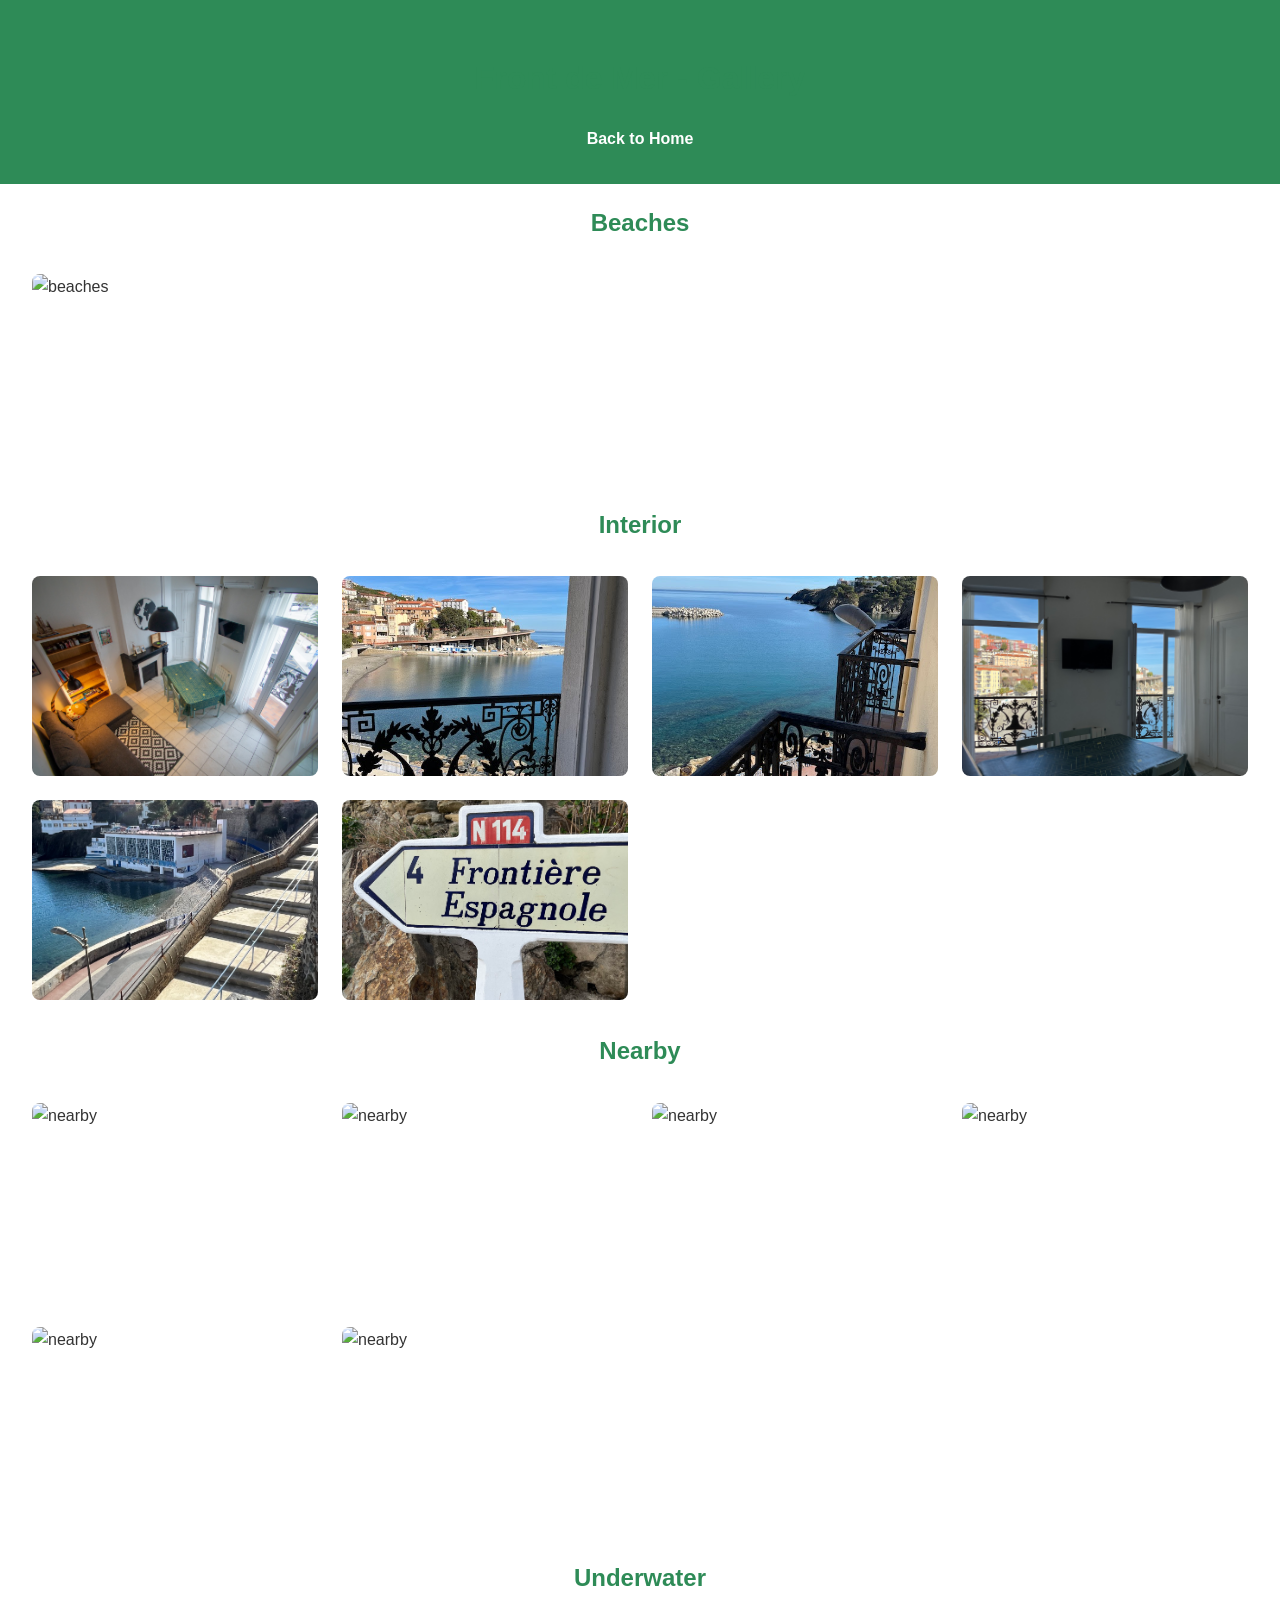
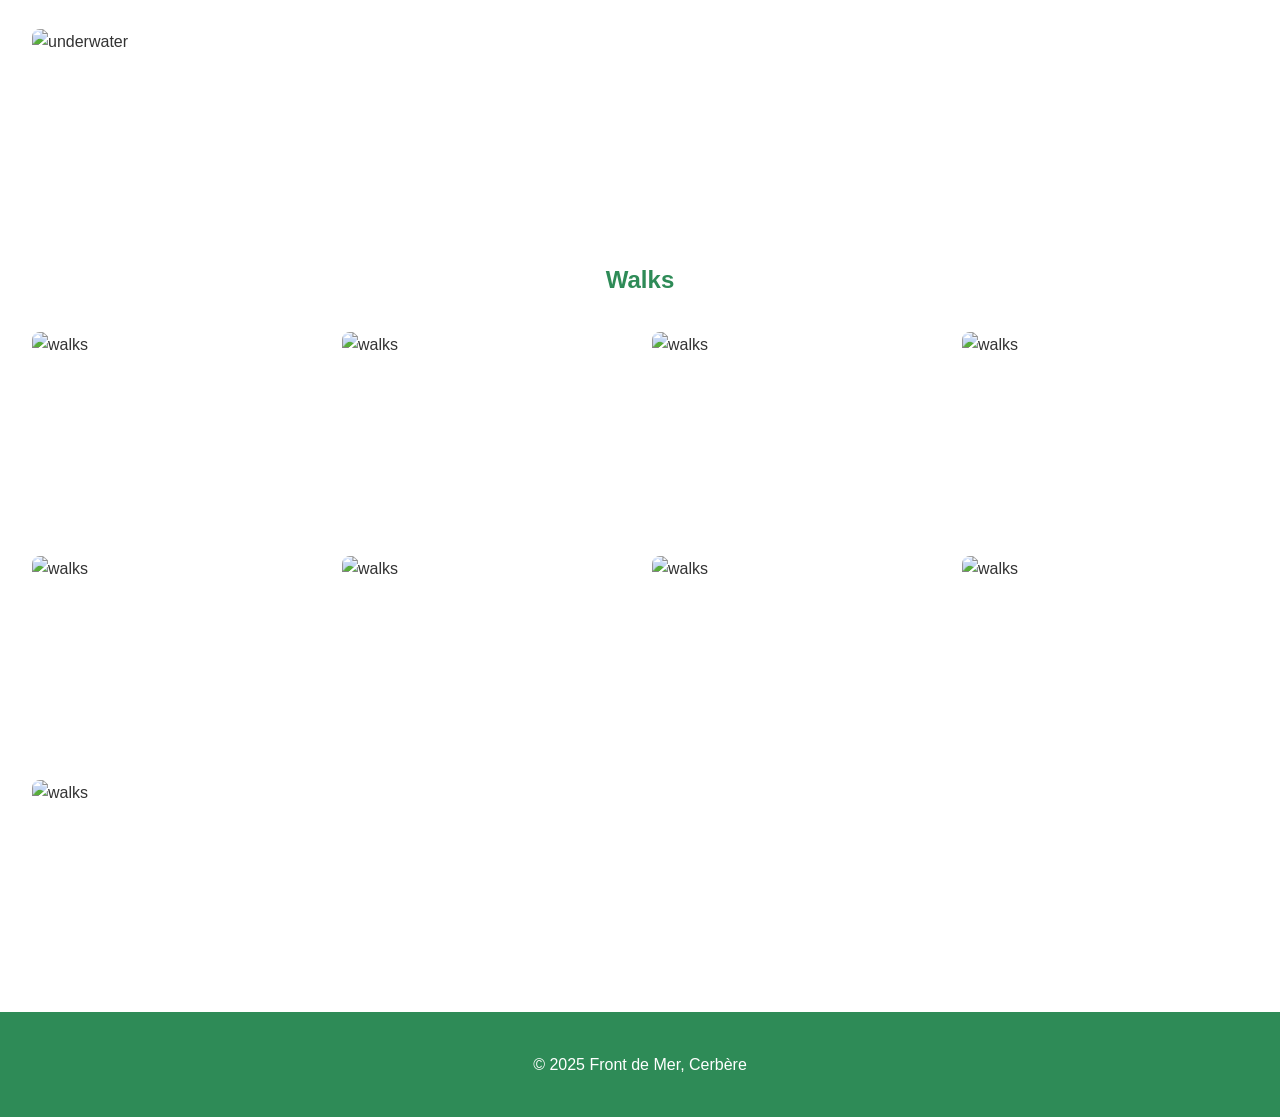
==== gallery/index.html @ e635b996 "new UX" ====
<!DOCTYPE html>
<html lang="en">
<head>
<meta charset="UTF-8">
<meta name="viewport" content="width=device-width, initial-scale=1.0">
<title>Front de Mer Gallery</title>
<style>
body { font-family:'Helvetica Neue',Arial,sans-serif; margin:0; padding:0; color:#333; line-height:1.6; }
h1,h2 { color:#2E8B57; text-align:center; }
a { text-decoration:none; color:inherit; }
.gallery { display: grid; grid-template-columns: repeat(auto-fit, minmax(250px, 1fr)); gap:1.5rem; margin:2rem; }
.gallery img { width:100%; height:200px; object-fit:cover; border-radius:8px; transition: transform 0.3s; cursor:pointer; }
.gallery img:hover { transform: scale(1.05); }

/* Header */
header { background:#2E8B57; color:white; text-align:center; padding:2rem 1rem; }
header a { color:white; font-weight:bold; margin:0 1rem; transition:0.3s; }
header a:hover { color:#FFD700; }

/* Footer */
footer { background:#2E8B57; color:white; text-align:center; padding:1.5rem; }

/* Lightbox */
#lightbox { display:none; position:fixed; top:0; left:0; width:100%; height:100%; background:rgba(0,0,0,0.9); justify-content:center; align-items:center; z-index:1000; }
#lightbox img { max-width:90%; max-height:90%; border-radius:8px; }
#lightbox .close, #lightbox .prev, #lightbox .next {
  position:absolute; color:white; font-size:2rem; font-weight:bold; cursor:pointer; user-select:none;
}
#lightbox .close { top:20px; right:30px; }
#lightbox .prev { top:50%; left:30px; transform:translateY(-50%); }
#lightbox .next { top:50%; right:30px; transform:translateY(-50%); }
</style>
</head>
<body>

<header>
<h1>Front de Mer - Gallery</h1>
<nav>
<a href="../index.html">Back to Home</a>
</nav>
</header>

<main id="gallery-container"></main>

<!-- Lightbox modal -->
<div id="lightbox">
  <span class="close">&times;</span>
  <span class="prev">&#10094;</span>
  <img src="">
  <span class="next">&#10095;</span>
</div>

<footer>
<p>&copy; 2025 Front de Mer, Cerbère</p>
</footer>

<script>
let galleryImages = [];
let currentIndex = 0;

function openLightbox(index) {
  currentIndex = index;
  const lightbox = document.getElementById('lightbox');
  lightbox.querySelector('img').src = galleryImages[currentIndex];
  lightbox.style.display = 'flex';
}

function closeLightbox() {
  document.getElementById('lightbox').style.display = 'none';
}

function showNext() {
  currentIndex = (currentIndex + 1) % galleryImages.length;
  document.getElementById('lightbox').querySelector('img').src = galleryImages[currentIndex];
}

function showPrev() {
  currentIndex = (currentIndex - 1 + galleryImages.length) % galleryImages.length;
  document.getElementById('lightbox').querySelector('img').src = galleryImages[currentIndex];
}

// Lightbox events
document.querySelector('#lightbox .close').onclick = closeLightbox;
document.querySelector('#lightbox .next').onclick = showNext;
document.querySelector('#lightbox .prev').onclick = showPrev;
document.getElementById('lightbox').onclick = function(e) {
  if (e.target === this) closeLightbox();
};

// Load gallery from JSON
fetch('images.json')
  .then(res => res.json())
  .then(data => {
    const container = document.getElementById('gallery-container');
    for (const category in data) {
      const h2 = document.createElement('h2');
      h2.textContent = category.charAt(0).toUpperCase() + category.slice(1);
      container.appendChild(h2);

      const div = document.createElement('div');
      div.className = 'gallery';

      data[category].forEach(imgPath => {
        const img = document.createElement('img');
        const fullPath = `images/${imgPath}`;
        galleryImages.push(fullPath);
        const imgIndex = galleryImages.length - 1;

        img.src = fullPath;
        img.alt = category;
        img.onclick = () => openLightbox(imgIndex);
        div.appendChild(img);
      });

      container.appendChild(div);
    }
  })
  .catch(err => console.error("Failed to load gallery:", err));
</script>

</body>
</html>
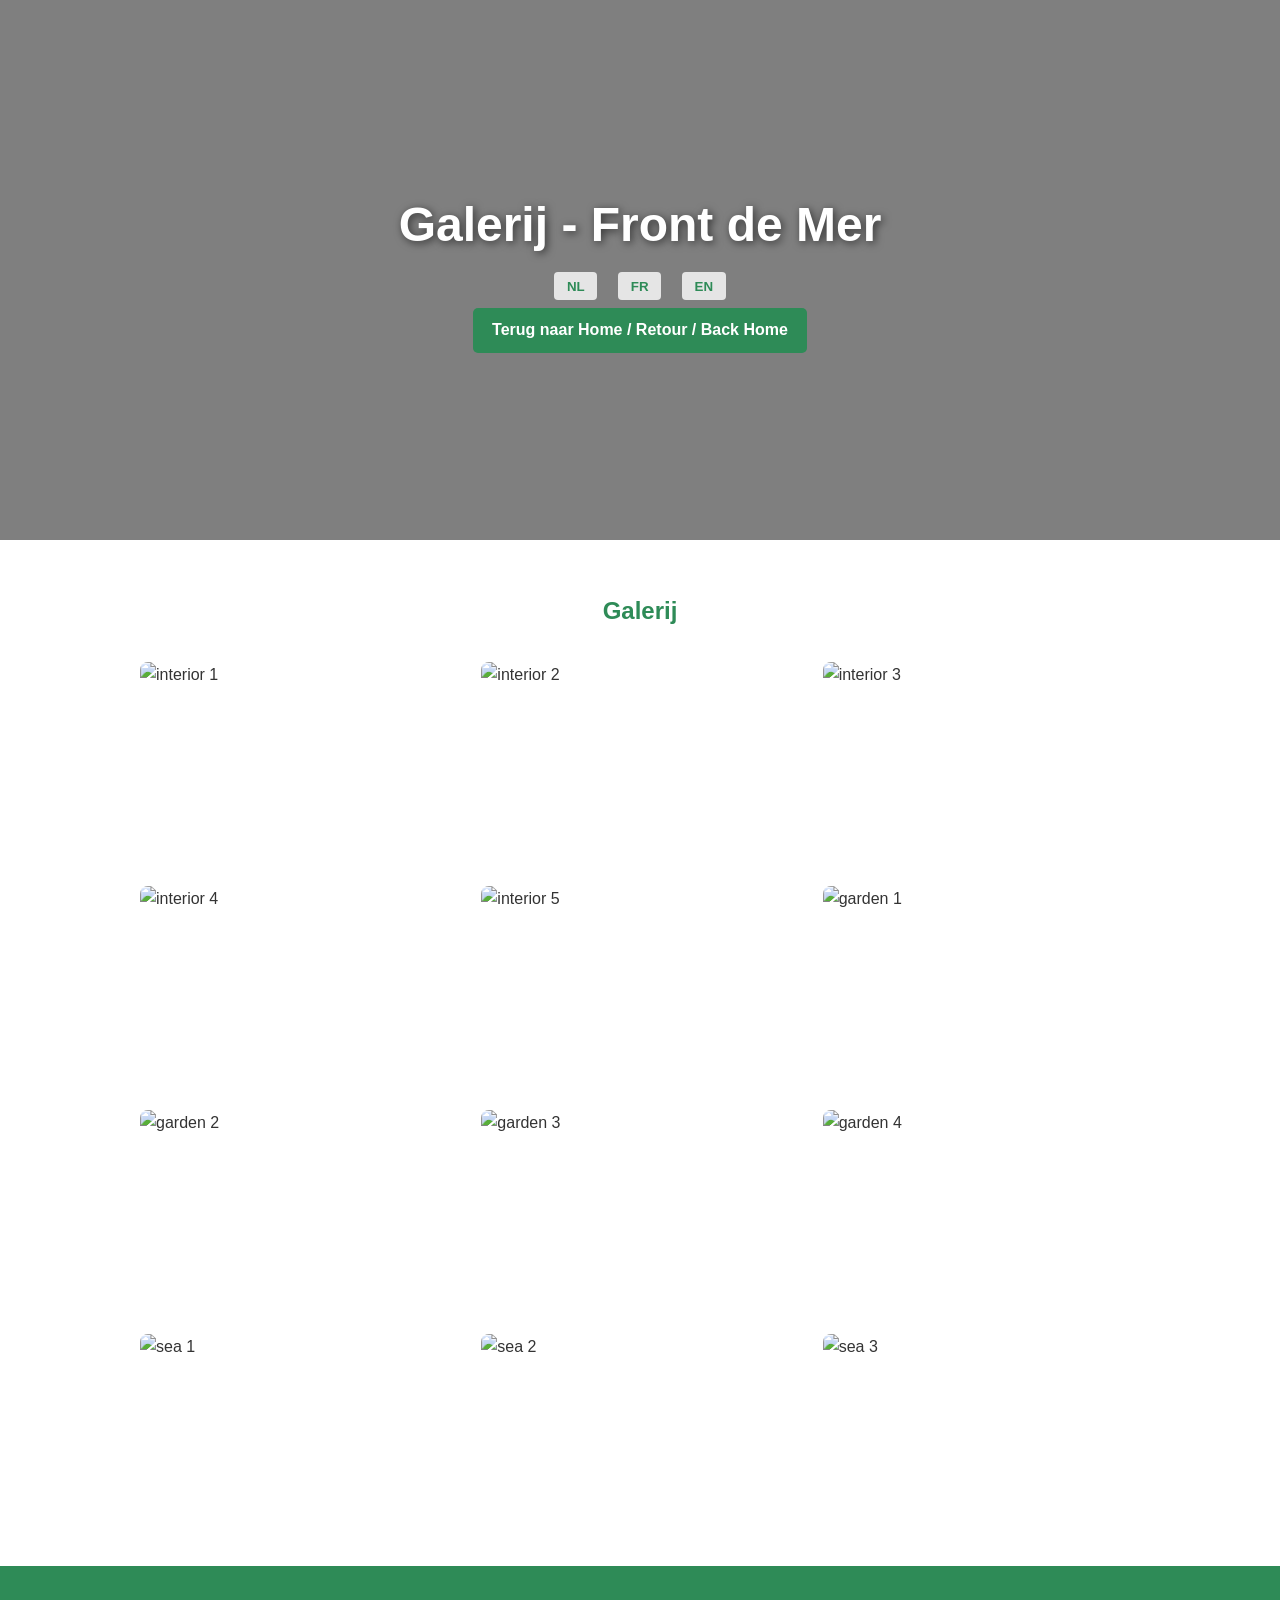
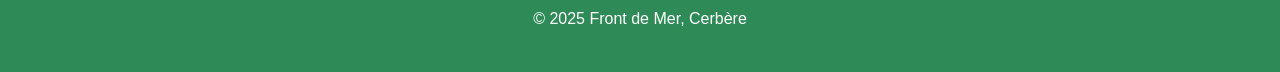
==== commit 07d2bcd0: "new UX" ====
--- a/gallery/index.html
+++ b/gallery/index.html
@@ -1,122 +1,106 @@
 <!DOCTYPE html>
-<html lang="en">
+<html lang="nl">
 <head>
 <meta charset="UTF-8">
 <meta name="viewport" content="width=device-width, initial-scale=1.0">
-<title>Front de Mer Gallery</title>
+<title>Galerij - Front de Mer</title>
 <style>
 body { font-family:'Helvetica Neue',Arial,sans-serif; margin:0; padding:0; color:#333; line-height:1.6; }
-h1,h2 { color:#2E8B57; text-align:center; }
-a { text-decoration:none; color:inherit; }
-.gallery { display: grid; grid-template-columns: repeat(auto-fit, minmax(250px, 1fr)); gap:1.5rem; margin:2rem; }
-.gallery img { width:100%; height:200px; object-fit:cover; border-radius:8px; transition: transform 0.3s; cursor:pointer; }
-.gallery img:hover { transform: scale(1.05); }
+a { text-decoration:none; color: inherit; }
+header { position:relative; height:60vh; background:url('hero.jpg') center/cover no-repeat; display:flex; flex-direction:column; justify-content:center; align-items:center; color:white; text-align:center; }
+header h1 { font-size:3rem; text-shadow:2px 2px 8px rgba(0,0,0,0.6); margin:0.5rem; }
+.lang-btn { margin:0 0.5rem; padding:0.4rem 0.8rem; background:rgba(255,255,255,0.8); color:#2E8B57; border:none; border-radius:4px; cursor:pointer; font-weight:bold; transition:0.3s; }
+.lang-btn:hover { background:white; }
 
-/* Header */
-header { background:#2E8B57; color:white; text-align:center; padding:2rem 1rem; }
-header a { color:white; font-weight:bold; margin:0 1rem; transition:0.3s; }
-header a:hover { color:#FFD700; }
+header::before {
+  content: "";
+  position: absolute;
+  top:0; left:0;
+  width:100%; height:100%;
+  background-color: rgba(0,0,0,0.5);
+  z-index:1;
+}
 
-/* Footer */
-footer { background:#2E8B57; color:white; text-align:center; padding:1.5rem; }
+header h1, header nav, header .lang-btn { position:relative; z-index:2; }
 
-/* Lightbox */
-#lightbox { display:none; position:fixed; top:0; left:0; width:100%; height:100%; background:rgba(0,0,0,0.9); justify-content:center; align-items:center; z-index:1000; }
-#lightbox img { max-width:90%; max-height:90%; border-radius:8px; }
-#lightbox .close, #lightbox .prev, #lightbox .next {
-  position:absolute; color:white; font-size:2rem; font-weight:bold; cursor:pointer; user-select:none;
-}
-#lightbox .close { top:20px; right:30px; }
-#lightbox .prev { top:50%; left:30px; transform:translateY(-50%); }
-#lightbox .next { top:50%; right:30px; transform:translateY(-50%); }
+section { padding:2rem 1rem; max-width:1000px; margin:auto; }
+section h2 { text-align:center; margin-bottom:2rem; color:#2E8B57; }
+
+.gallery { display:grid; grid-template-columns:repeat(auto-fit, minmax(250px, 1fr)); gap:1.5rem; }
+.gallery img { width:100%; height:200px; object-fit:cover; border-radius:8px; transition:transform 0.3s; }
+.gallery img:hover { transform:scale(1.05); }
+
+footer { background-color: #2E8B57; color:white; text-align:center; padding:1.5rem; }
+
+.hidden { display:none; }
+
+.page-btn { display:inline-block; padding:0.6rem 1.2rem; background:#2E8B57; color:white; border-radius:5px; font-weight:bold; text-align:center; margin:0.5rem; transition:0.3s; }
+.page-btn:hover { background:#3CB371; }
 </style>
 </head>
 <body>
 
 <header>
-<h1>Front de Mer - Gallery</h1>
+<h1>Galerij - Front de Mer</h1>
+<div>
+<button class="lang-btn" onclick="showLang('nl')">NL</button>
+<button class="lang-btn" onclick="showLang('fr')">FR</button>
+<button class="lang-btn" onclick="showLang('en')">EN</button>
+</div>
 <nav>
-<a href="../index.html">Back to Home</a>
+<a href="index.html" class="page-btn">Terug naar Home / Retour / Back Home</a>
 </nav>
 </header>
 
-<main id="gallery-container"></main>
+<!-- ====================== Nederlands ====================== -->
+<section id="gallery-nl" class="lang-section">
+<h2>Galerij</h2>
+<div id="gallery-container-nl" class="gallery"></div>
+</section>
 
-<!-- Lightbox modal -->
-<div id="lightbox">
-  <span class="close">&times;</span>
-  <span class="prev">&#10094;</span>
-  <img src="">
-  <span class="next">&#10095;</span>
-</div>
+<!-- ====================== Frans ====================== -->
+<section id="gallery-fr" class="lang-section hidden">
+<h2>Galerie</h2>
+<div id="gallery-container-fr" class="gallery"></div>
+</section>
+
+<!-- ====================== Engels ====================== -->
+<section id="gallery-en" class="lang-section hidden">
+<h2>Gallery</h2>
+<div id="gallery-container-en" class="gallery"></div>
+</section>
 
 <footer>
 <p>&copy; 2025 Front de Mer, Cerbère</p>
 </footer>
 
 <script>
-let galleryImages = [];
-let currentIndex = 0;
-
-function openLightbox(index) {
-  currentIndex = index;
-  const lightbox = document.getElementById('lightbox');
-  lightbox.querySelector('img').src = galleryImages[currentIndex];
-  lightbox.style.display = 'flex';
+// ================= Meertaligheid =================
+function showLang(lang) {
+  const sections = document.querySelectorAll('.lang-section');
+  sections.forEach(sec => sec.classList.add('hidden'));
+  document.getElementById(`gallery-${lang}`).classList.remove('hidden');
 }
 
-function closeLightbox() {
-  document.getElementById('lightbox').style.display = 'none';
-}
+// ================= Automatic gallery loader =================
+// Define your categories and folder structure
+const categories = ['interior', 'garden', 'sea'];
+const imageCount = { 'interior':5, 'garden':4, 'sea':3 }; // Number of images per category
 
-function showNext() {
-  currentIndex = (currentIndex + 1) % galleryImages.length;
-  document.getElementById('lightbox').querySelector('img').src = galleryImages[currentIndex];
-}
+["nl","fr","en"].forEach(lang => {
+  const container = document.getElementById(`gallery-container-${lang}`);
+  categories.forEach(cat => {
+    for(let i=1;i<=imageCount[cat];i++){
+      const img = document.createElement('img');
+      img.src = `images/${cat}/img${i}.jpg`;
+      img.alt = `${cat} ${i}`;
+      container.appendChild(img);
+    }
+  });
+});
 
-function showPrev() {
-  currentIndex = (currentIndex - 1 + galleryImages.length) % galleryImages.length;
-  document.getElementById('lightbox').querySelector('img').src = galleryImages[currentIndex];
-}
-
-// Lightbox events
-document.querySelector('#lightbox .close').onclick = closeLightbox;
-document.querySelector('#lightbox .next').onclick = showNext;
-document.querySelector('#lightbox .prev').onclick = showPrev;
-document.getElementById('lightbox').onclick = function(e) {
-  if (e.target === this) closeLightbox();
-};
-
-// Load gallery from JSON
-fetch('images.json')
-  .then(res => res.json())
-  .then(data => {
-    const container = document.getElementById('gallery-container');
-    for (const category in data) {
-      const h2 = document.createElement('h2');
-      h2.textContent = category.charAt(0).toUpperCase() + category.slice(1);
-      container.appendChild(h2);
-
-      const div = document.createElement('div');
-      div.className = 'gallery';
-
-      data[category].forEach(imgPath => {
-        const img = document.createElement('img');
-        const fullPath = `images/${imgPath}`;
-        galleryImages.push(fullPath);
-        const imgIndex = galleryImages.length - 1;
-
-        img.src = fullPath;
-        img.alt = category;
-        img.onclick = () => openLightbox(imgIndex);
-        div.appendChild(img);
-      });
-
-      container.appendChild(div);
-    }
-  })
-  .catch(err => console.error("Failed to load gallery:", err));
+// Default language
+showLang('nl');
 </script>
-
 </body>
 </html>
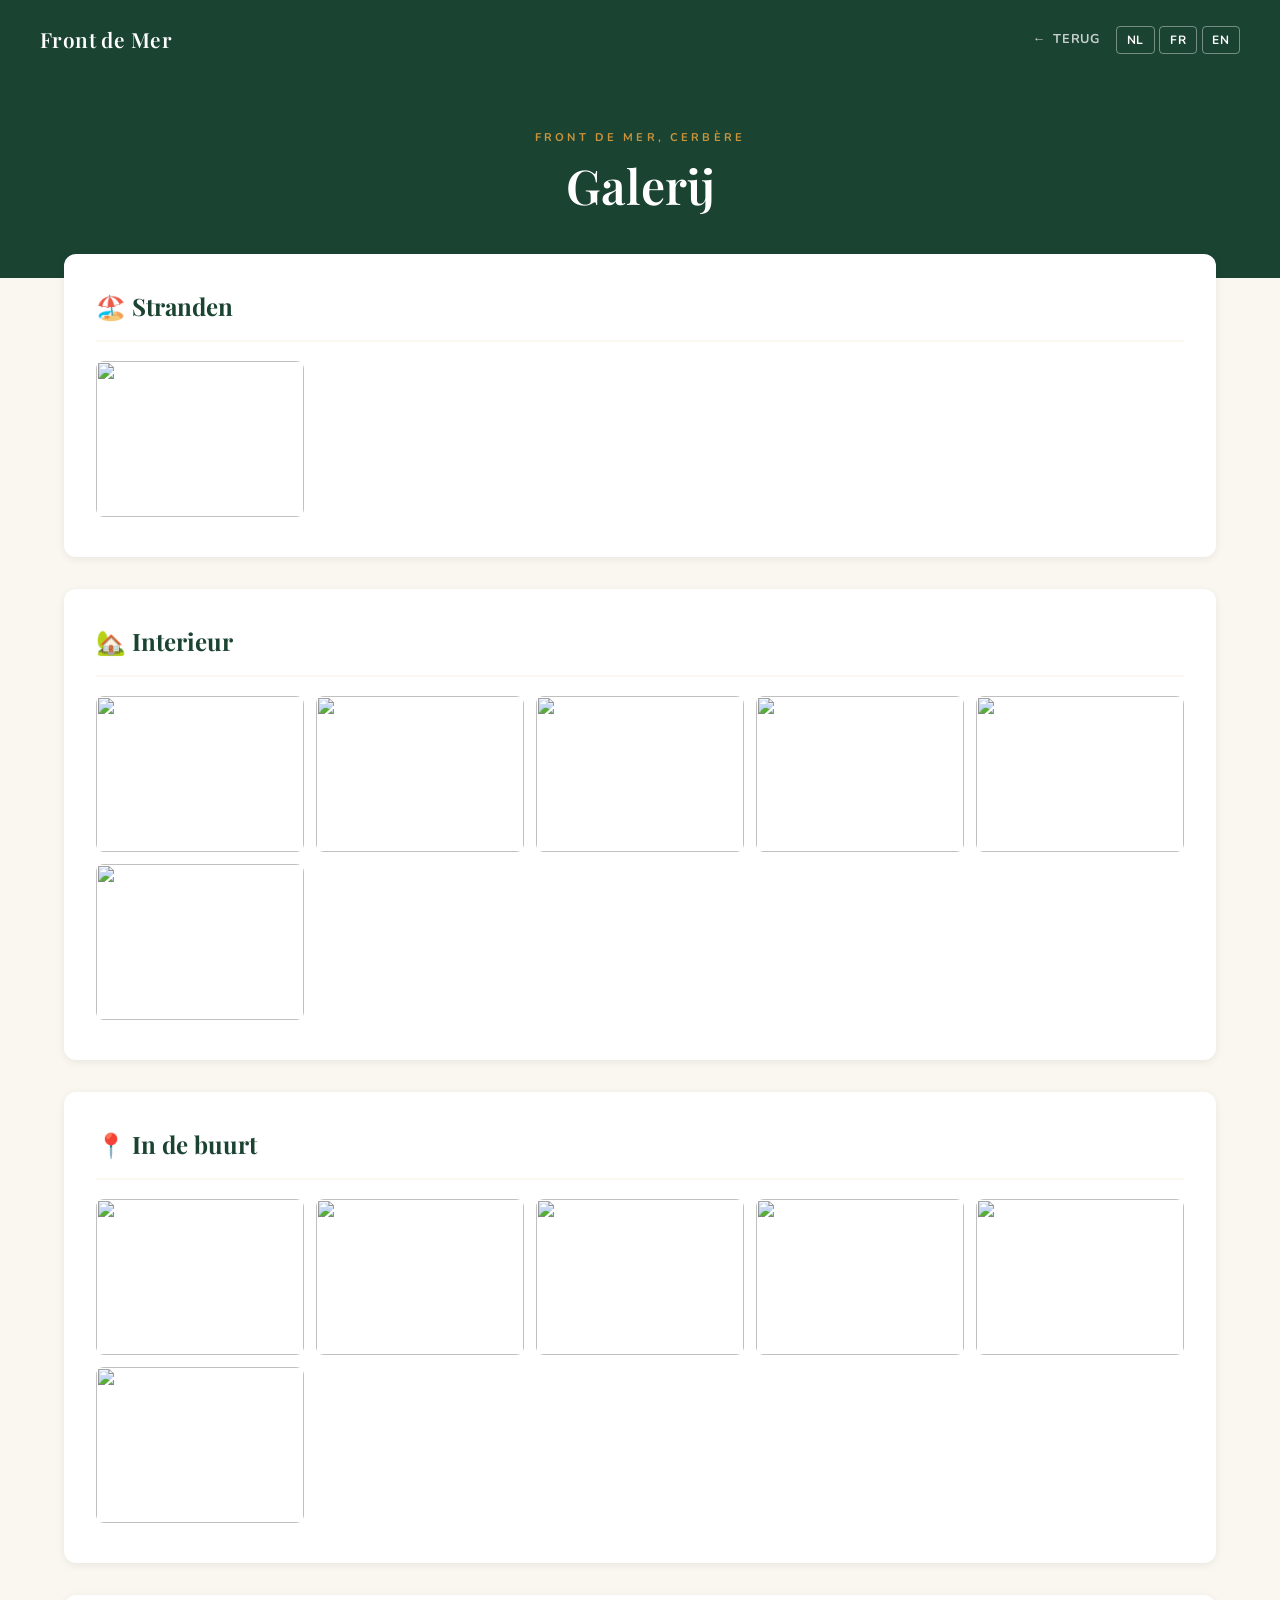
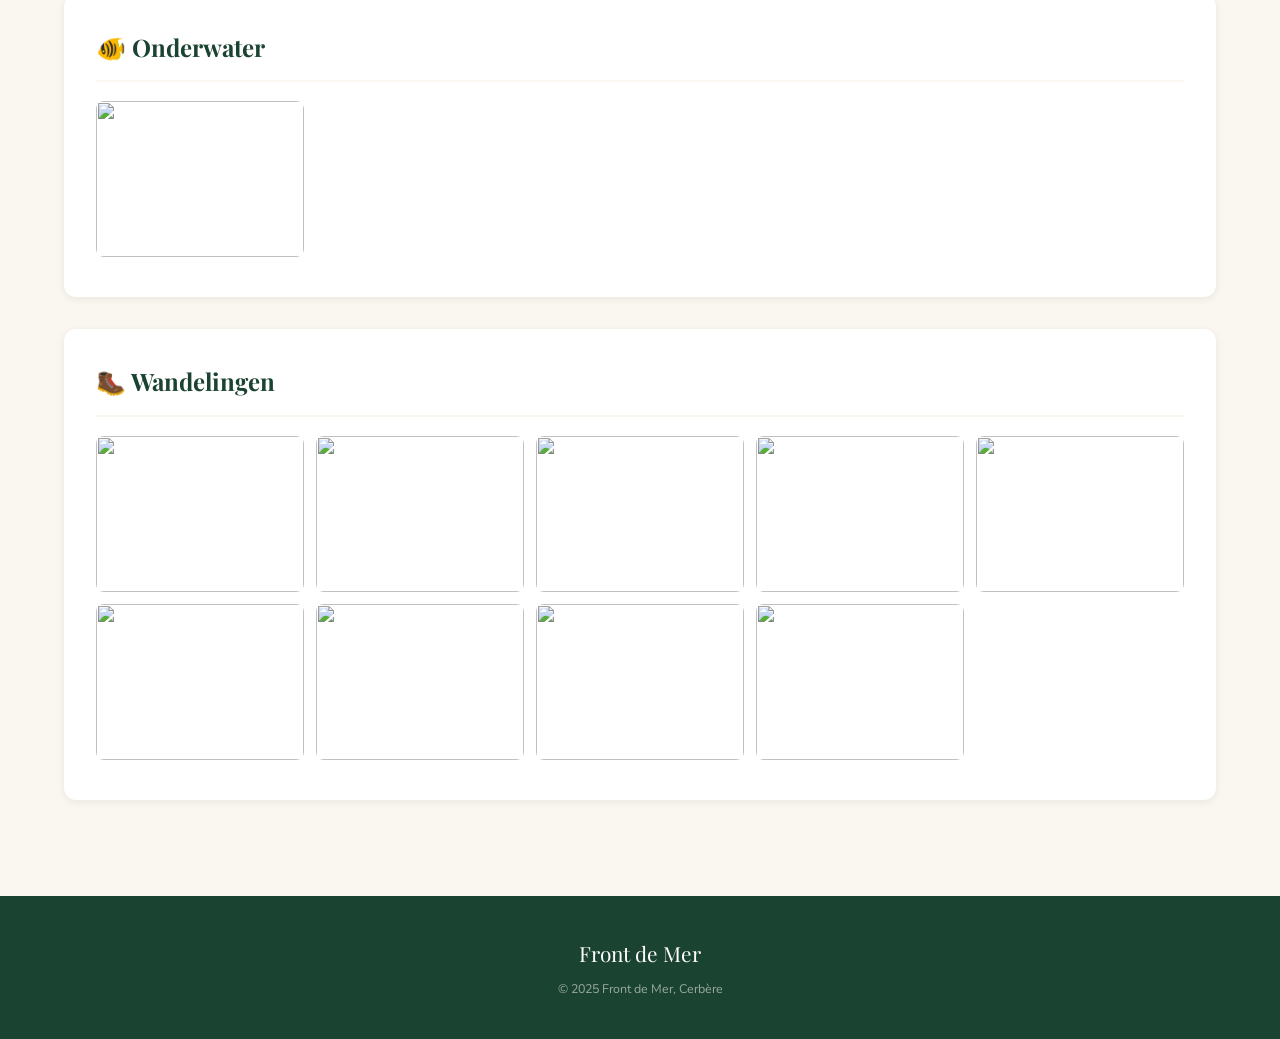
==== commit e5ebc976: "Fix gallery/index.html: redirect to gallery.html (old file had broken image paths)" ====
--- a/gallery/index.html
+++ b/gallery/index.html
@@ -1,106 +1,11 @@
 <!DOCTYPE html>
-<html lang="nl">
+<html>
 <head>
 <meta charset="UTF-8">
-<meta name="viewport" content="width=device-width, initial-scale=1.0">
-<title>Galerij - Front de Mer</title>
-<style>
-body { font-family:'Helvetica Neue',Arial,sans-serif; margin:0; padding:0; color:#333; line-height:1.6; }
-a { text-decoration:none; color: inherit; }
-header { position:relative; height:60vh; background:url('hero.jpg') center/cover no-repeat; display:flex; flex-direction:column; justify-content:center; align-items:center; color:white; text-align:center; }
-header h1 { font-size:3rem; text-shadow:2px 2px 8px rgba(0,0,0,0.6); margin:0.5rem; }
-.lang-btn { margin:0 0.5rem; padding:0.4rem 0.8rem; background:rgba(255,255,255,0.8); color:#2E8B57; border:none; border-radius:4px; cursor:pointer; font-weight:bold; transition:0.3s; }
-.lang-btn:hover { background:white; }
-
-header::before {
-  content: "";
-  position: absolute;
-  top:0; left:0;
-  width:100%; height:100%;
-  background-color: rgba(0,0,0,0.5);
-  z-index:1;
-}
-
-header h1, header nav, header .lang-btn { position:relative; z-index:2; }
-
-section { padding:2rem 1rem; max-width:1000px; margin:auto; }
-section h2 { text-align:center; margin-bottom:2rem; color:#2E8B57; }
-
-.gallery { display:grid; grid-template-columns:repeat(auto-fit, minmax(250px, 1fr)); gap:1.5rem; }
-.gallery img { width:100%; height:200px; object-fit:cover; border-radius:8px; transition:transform 0.3s; }
-.gallery img:hover { transform:scale(1.05); }
-
-footer { background-color: #2E8B57; color:white; text-align:center; padding:1.5rem; }
-
-.hidden { display:none; }
-
-.page-btn { display:inline-block; padding:0.6rem 1.2rem; background:#2E8B57; color:white; border-radius:5px; font-weight:bold; text-align:center; margin:0.5rem; transition:0.3s; }
-.page-btn:hover { background:#3CB371; }
-</style>
+<meta http-equiv="refresh" content="0; url=../gallery.html">
+<title>Redirecting...</title>
 </head>
 <body>
-
-<header>
-<h1>Galerij - Front de Mer</h1>
-<div>
-<button class="lang-btn" onclick="showLang('nl')">NL</button>
-<button class="lang-btn" onclick="showLang('fr')">FR</button>
-<button class="lang-btn" onclick="showLang('en')">EN</button>
-</div>
-<nav>
-<a href="index.html" class="page-btn">Terug naar Home / Retour / Back Home</a>
-</nav>
-</header>
-
-<!-- ====================== Nederlands ====================== -->
-<section id="gallery-nl" class="lang-section">
-<h2>Galerij</h2>
-<div id="gallery-container-nl" class="gallery"></div>
-</section>
-
-<!-- ====================== Frans ====================== -->
-<section id="gallery-fr" class="lang-section hidden">
-<h2>Galerie</h2>
-<div id="gallery-container-fr" class="gallery"></div>
-</section>
-
-<!-- ====================== Engels ====================== -->
-<section id="gallery-en" class="lang-section hidden">
-<h2>Gallery</h2>
-<div id="gallery-container-en" class="gallery"></div>
-</section>
-
-<footer>
-<p>&copy; 2025 Front de Mer, Cerbère</p>
-</footer>
-
-<script>
-// ================= Meertaligheid =================
-function showLang(lang) {
-  const sections = document.querySelectorAll('.lang-section');
-  sections.forEach(sec => sec.classList.add('hidden'));
-  document.getElementById(`gallery-${lang}`).classList.remove('hidden');
-}
-
-// ================= Automatic gallery loader =================
-// Define your categories and folder structure
-const categories = ['interior', 'garden', 'sea'];
-const imageCount = { 'interior':5, 'garden':4, 'sea':3 }; // Number of images per category
-
-["nl","fr","en"].forEach(lang => {
-  const container = document.getElementById(`gallery-container-${lang}`);
-  categories.forEach(cat => {
-    for(let i=1;i<=imageCount[cat];i++){
-      const img = document.createElement('img');
-      img.src = `images/${cat}/img${i}.jpg`;
-      img.alt = `${cat} ${i}`;
-      container.appendChild(img);
-    }
-  });
-});
-
-// Default language
-showLang('nl');
-</script>
+<script>window.location.replace('../gallery.html');</script>
 </body>
-</html>+</html>
